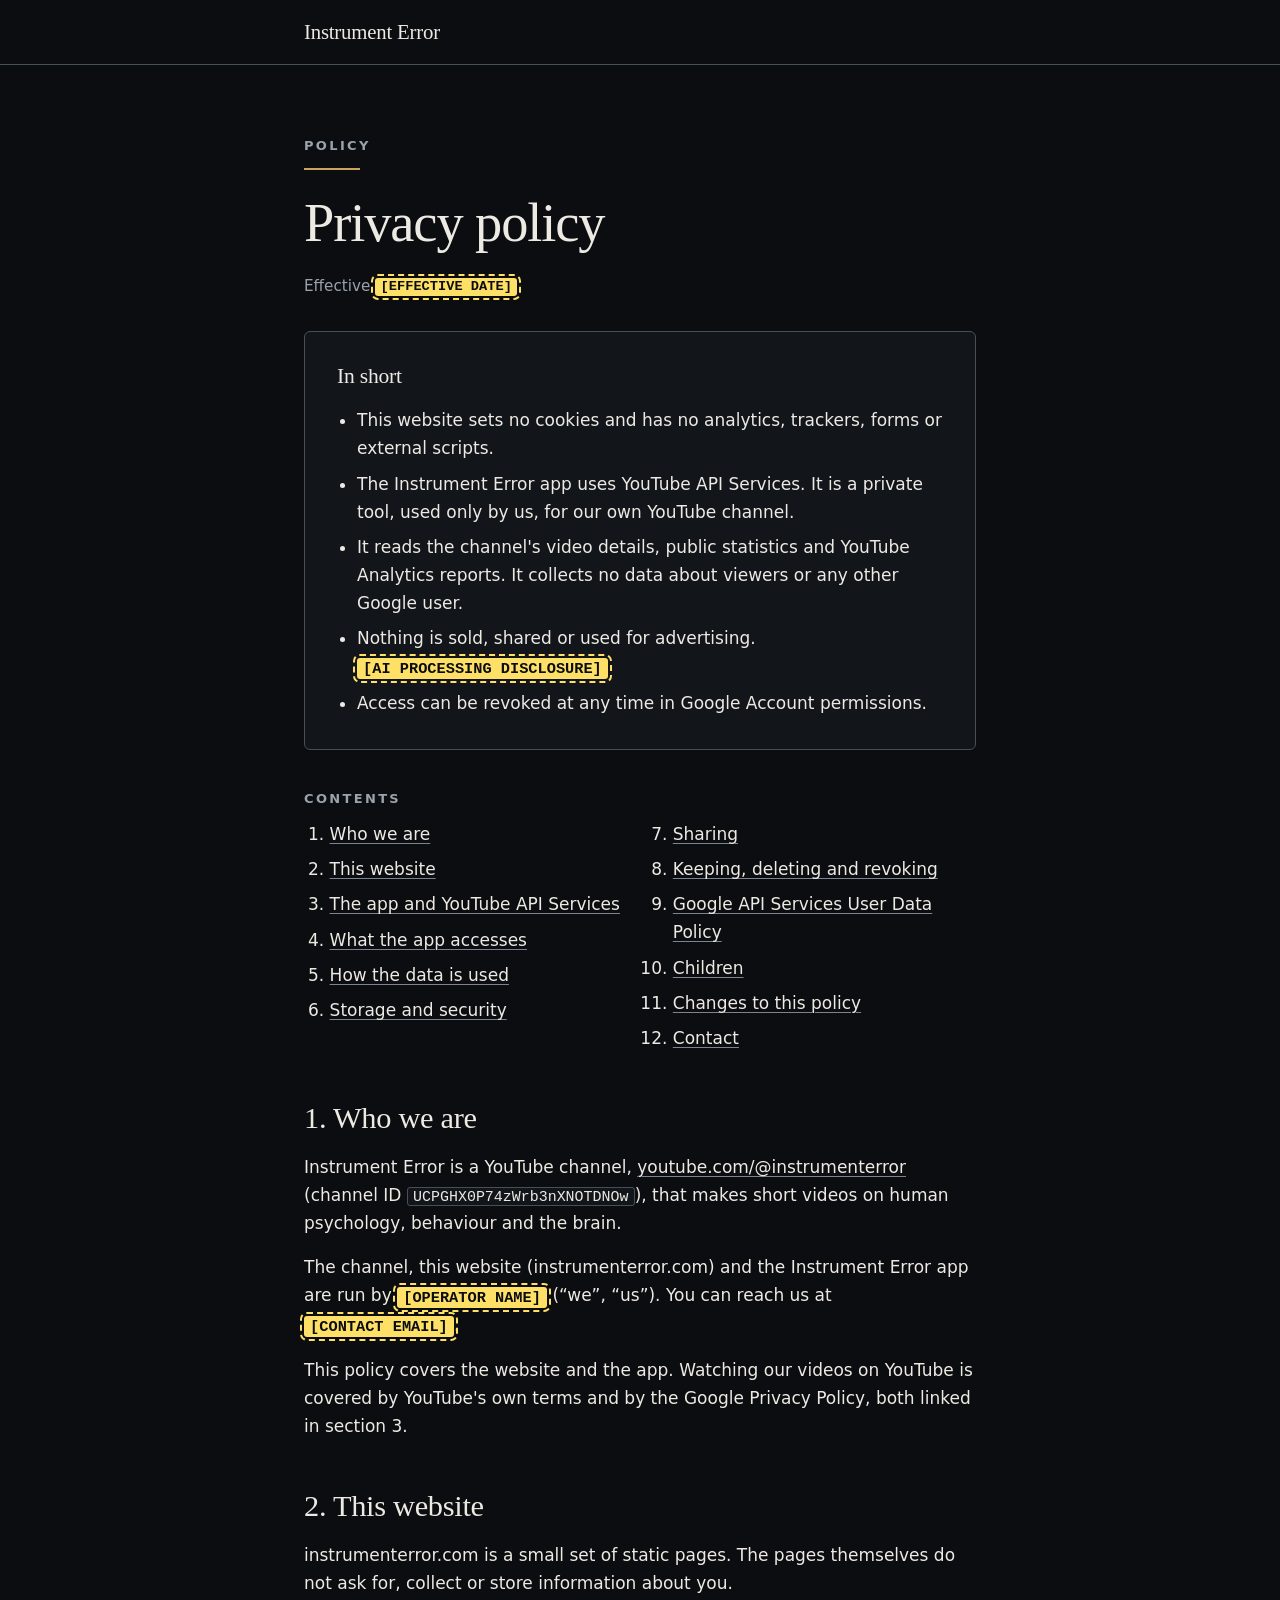
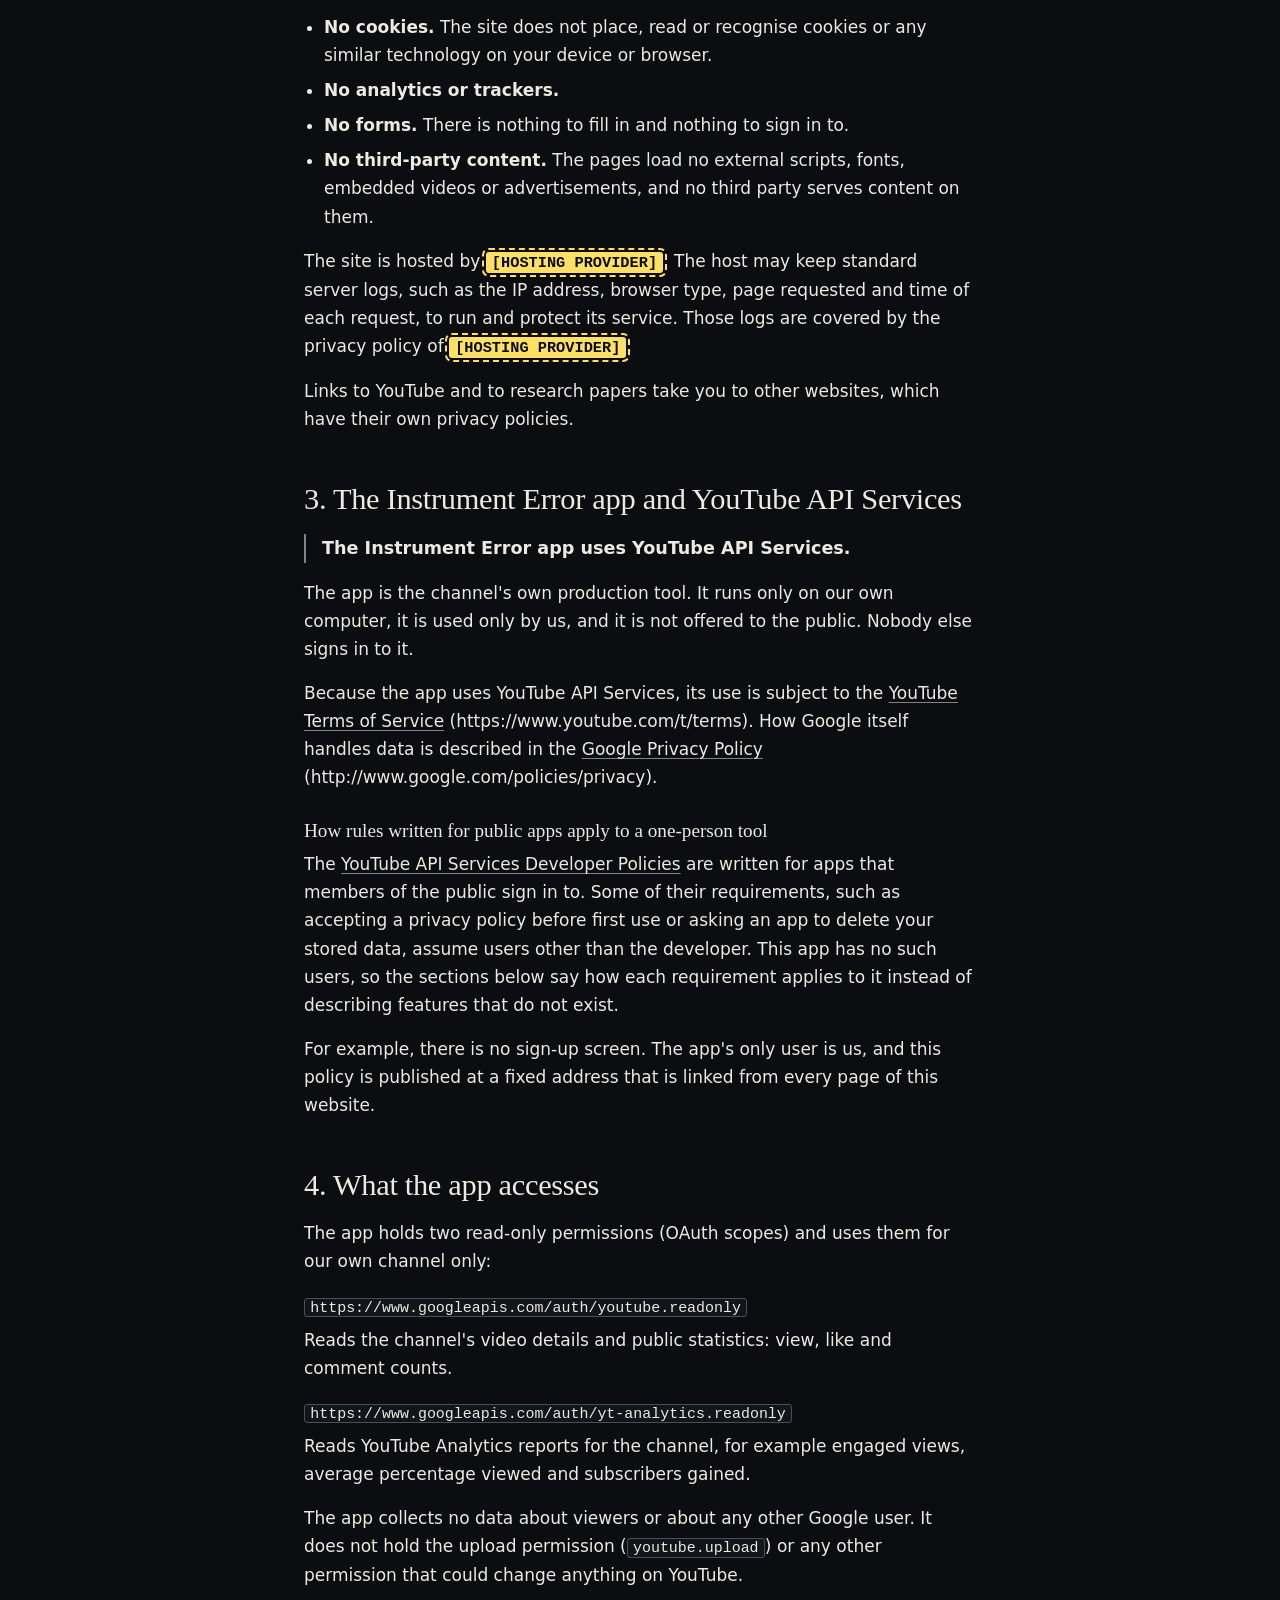
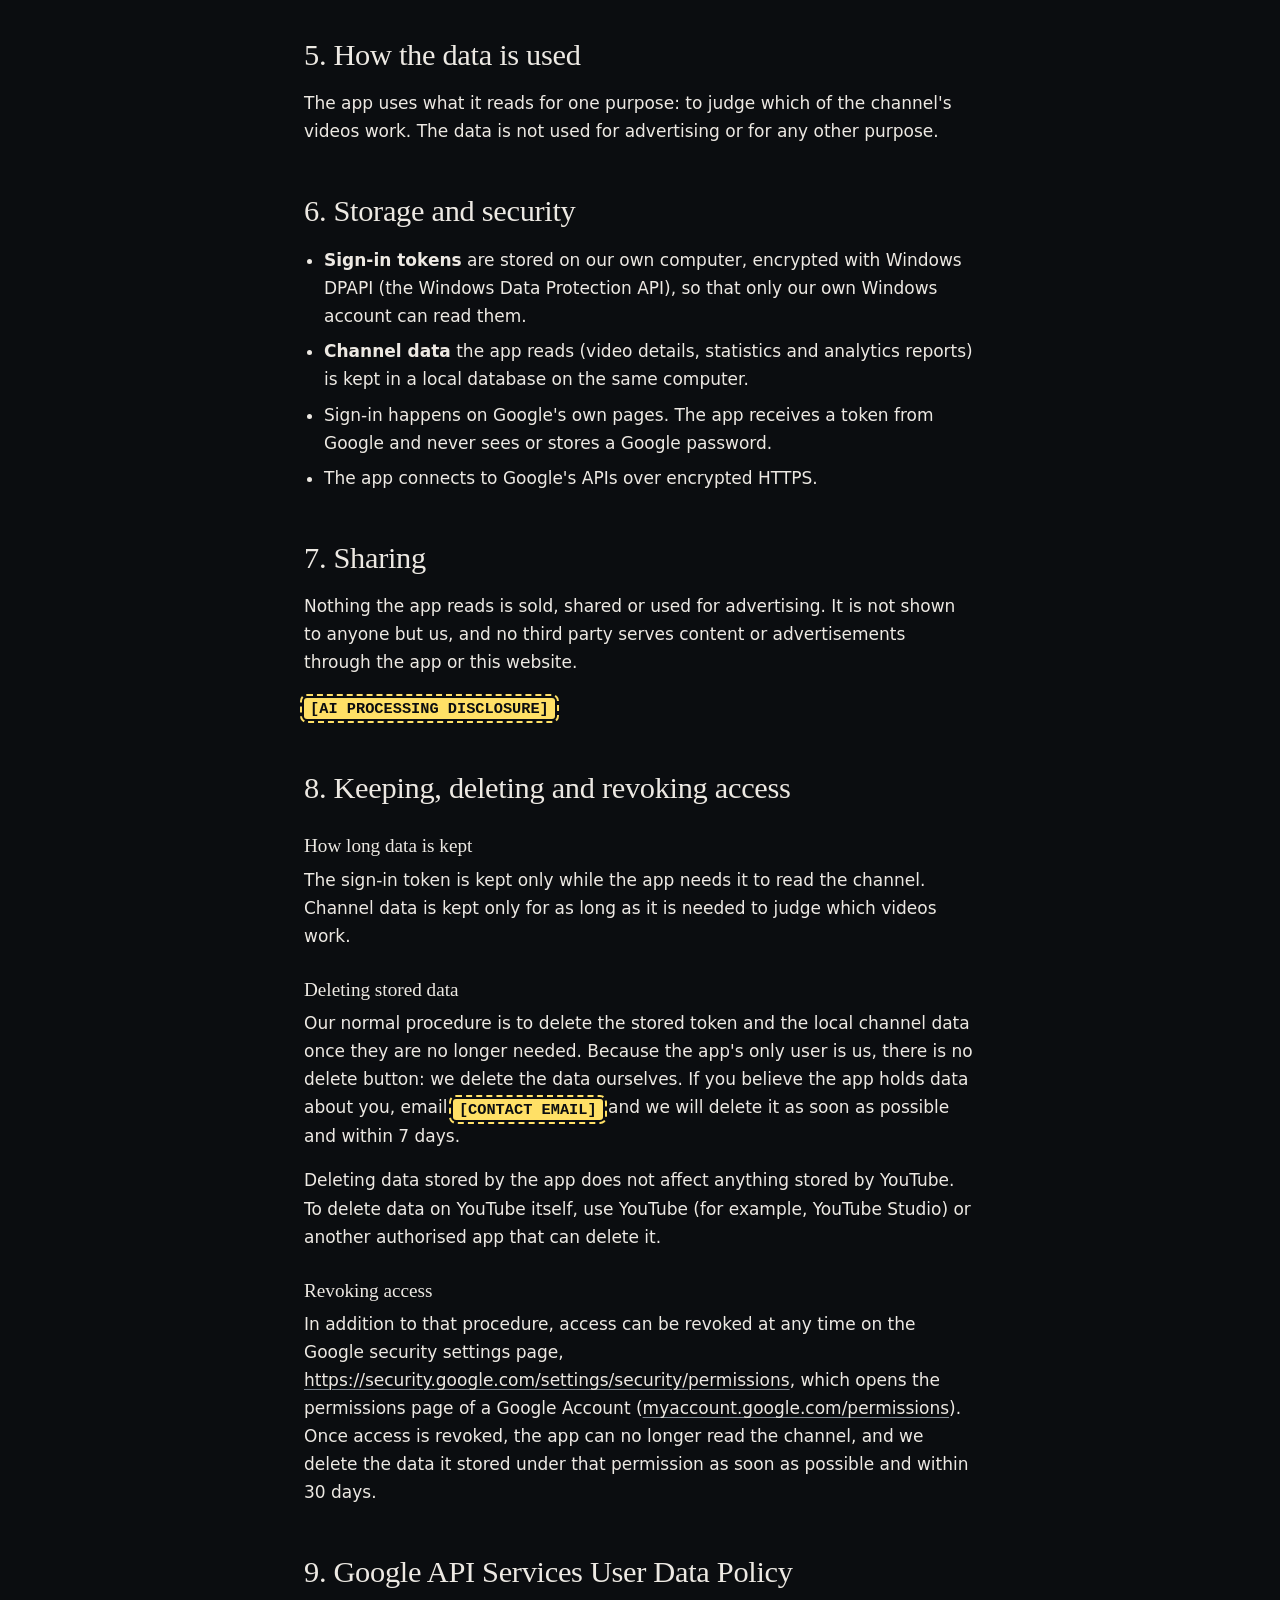
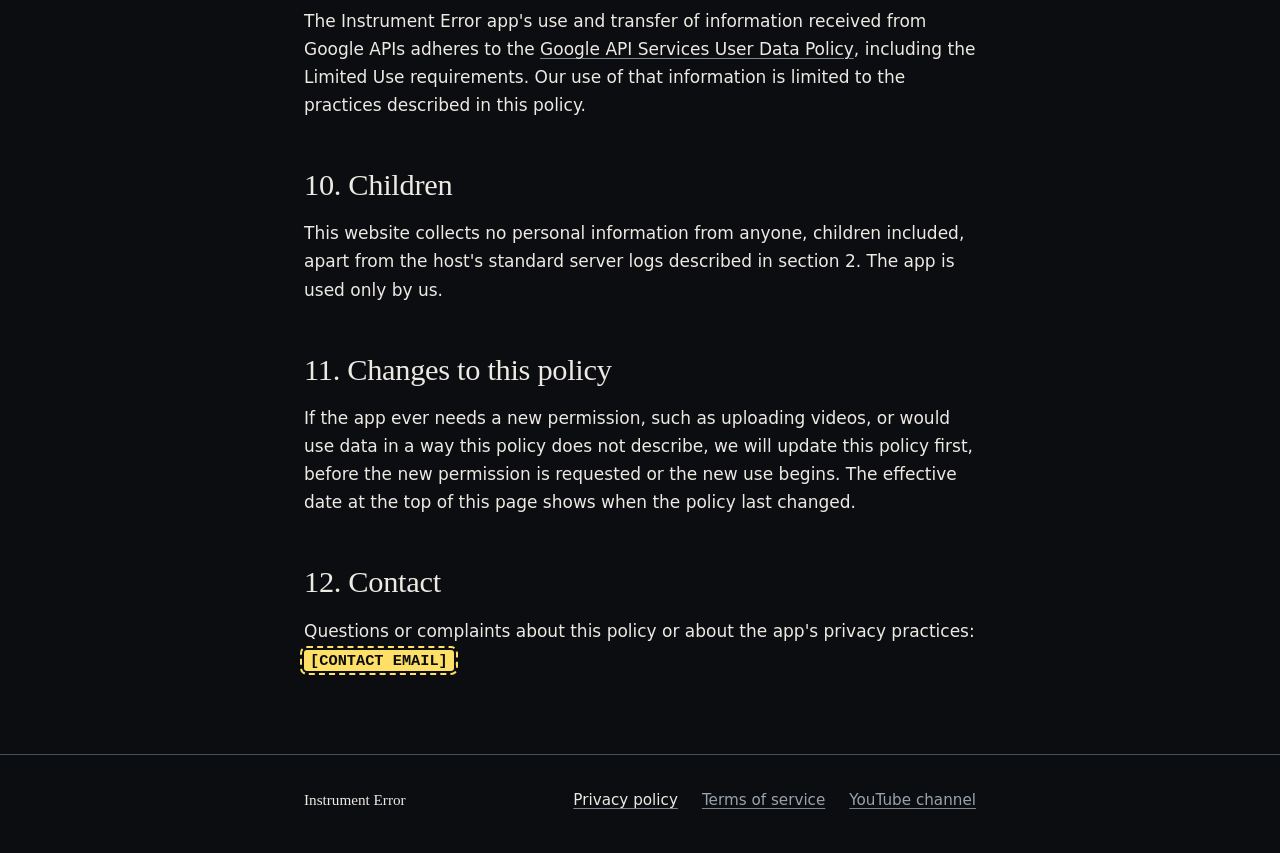
==== privacy/index.html @ 8b903074 "Add the Instrument Error static site: home, privacy policy and terms Static pages for instrumenterro" ====
<!doctype html>
<html lang="en">
<head>
<meta charset="utf-8">
<meta name="viewport" content="width=device-width, initial-scale=1">
<title>Privacy policy · Instrument Error</title>
<meta name="description" content="How the Instrument Error website and the Instrument Error app handle data, including the app's use of YouTube API Services.">
<meta name="color-scheme" content="dark">
<meta name="theme-color" content="#0B0D10">
<link rel="icon" type="image/svg+xml" href="data:image/svg+xml,%3Csvg xmlns='http://www.w3.org/2000/svg' viewBox='0 0 32 32'%3E%3Crect width='32' height='32' rx='7' fill='%230B0D10'/%3E%3Cpath d='M7 21a9 9 0 0 1 18 0' fill='none' stroke='%23EDE9E3' stroke-width='2.4' stroke-linecap='round'/%3E%3Cpath d='M16 21l5-6.2' stroke='%23C9A45C' stroke-width='2.4' stroke-linecap='round'/%3E%3Ccircle cx='16' cy='21' r='2' fill='%23C9A45C'/%3E%3C/svg%3E">
<link rel="stylesheet" href="../styles.css">
</head>
<body>
<a class="skip" href="#main">Skip to content</a>

<header class="site-header">
  <div class="wrap">
    <a class="wordmark" href="../">Instrument Error</a>
  </div>
</header>

<main id="main">
  <article class="wrap doc">

    <p class="label">Policy</p>
    <span class="rule" aria-hidden="true"></span>
    <h1>Privacy policy</h1>
    <p class="meta">Effective <mark class="ph">[EFFECTIVE DATE]</mark></p>

    <aside class="panel summary" aria-labelledby="summary-title">
      <h2 id="summary-title">In short</h2>
      <ul>
        <li>This website sets no cookies and has no analytics, trackers, forms or external scripts.</li>
        <li>The Instrument Error app uses YouTube API Services. It is a private tool, used only by us, for our own YouTube channel.</li>
        <li>It reads the channel's video details, public statistics and YouTube Analytics reports. It collects no data about viewers or any other Google user.</li>
        <li>Nothing is sold, shared or used for advertising. <mark class="ph">[AI PROCESSING DISCLOSURE]</mark></li>
        <li>Access can be revoked at any time in Google Account permissions.</li>
      </ul>
    </aside>

    <nav class="toc" aria-labelledby="toc-title">
      <h2 id="toc-title">Contents</h2>
      <ol>
        <li><a href="#who">Who we are</a></li>
        <li><a href="#website">This website</a></li>
        <li><a href="#app">The app and YouTube API Services</a></li>
        <li><a href="#access">What the app accesses</a></li>
        <li><a href="#use">How the data is used</a></li>
        <li><a href="#storage">Storage and security</a></li>
        <li><a href="#sharing">Sharing</a></li>
        <li><a href="#retention">Keeping, deleting and revoking</a></li>
        <li><a href="#limited-use">Google API Services User Data Policy</a></li>
        <li><a href="#children">Children</a></li>
        <li><a href="#changes">Changes to this policy</a></li>
        <li><a href="#contact">Contact</a></li>
      </ol>
    </nav>

    <h2 id="who">1. Who we are</h2>
    <p>Instrument Error is a YouTube channel, <a href="https://www.youtube.com/@instrumenterror">youtube.com/@instrumenterror</a> (channel ID <code>UCPGHX0P74zWrb3nXNOTDNOw</code>), that makes short videos on human psychology, behaviour and the brain.</p>
    <p>The channel, this website (instrumenterror.com) and the Instrument Error app are run by <mark class="ph">[OPERATOR NAME]</mark> (“we”, “us”). You can reach us at <mark class="ph">[CONTACT EMAIL]</mark>.</p>
    <p>This policy covers the website and the app. Watching our videos on YouTube is covered by YouTube's own terms and by the Google Privacy Policy, both linked in section 3.</p>

    <h2 id="website">2. This website</h2>
    <p>instrumenterror.com is a small set of static pages. The pages themselves do not ask for, collect or store information about you.</p>
    <ul>
      <li><strong>No cookies.</strong> The site does not place, read or recognise cookies or any similar technology on your device or browser.</li>
      <li><strong>No analytics or trackers.</strong></li>
      <li><strong>No forms.</strong> There is nothing to fill in and nothing to sign in to.</li>
      <li><strong>No third-party content.</strong> The pages load no external scripts, fonts, embedded videos or advertisements, and no third party serves content on them.</li>
    </ul>
    <p>The site is hosted by <mark class="ph">[HOSTING PROVIDER]</mark>. The host may keep standard server logs, such as the IP address, browser type, page requested and time of each request, to run and protect its service. Those logs are covered by the privacy policy of <mark class="ph">[HOSTING PROVIDER]</mark>.</p>
    <p>Links to YouTube and to research papers take you to other websites, which have their own privacy policies.</p>

    <h2 id="app">3. The Instrument Error app and YouTube API Services</h2>
    <p class="callout"><strong>The Instrument Error app uses YouTube API Services.</strong></p>
    <p>The app is the channel's own production tool. It runs only on our own computer, it is used only by us, and it is not offered to the public. Nobody else signs in to it.</p>
    <p>Because the app uses YouTube API Services, its use is subject to the <a href="https://www.youtube.com/t/terms">YouTube Terms of Service</a> (https://www.youtube.com/t/terms). How Google itself handles data is described in the <a href="http://www.google.com/policies/privacy">Google Privacy Policy</a> (http://www.google.com/policies/privacy).</p>
    <h3>How rules written for public apps apply to a one-person tool</h3>
    <p>The <a href="https://developers.google.com/youtube/terms/developer-policies">YouTube API Services Developer Policies</a> are written for apps that members of the public sign in to. Some of their requirements, such as accepting a privacy policy before first use or asking an app to delete your stored data, assume users other than the developer. This app has no such users, so the sections below say how each requirement applies to it instead of describing features that do not exist.</p>
    <p>For example, there is no sign-up screen. The app's only user is us, and this policy is published at a fixed address that is linked from every page of this website.</p>

    <h2 id="access">4. What the app accesses</h2>
    <p>The app holds two read-only permissions (OAuth scopes) and uses them for our own channel only:</p>
    <dl class="scopes">
      <dt><code>https://www.googleapis.com/auth/youtube.readonly</code></dt>
      <dd>Reads the channel's video details and public statistics: view, like and comment counts.</dd>
      <dt><code>https://www.googleapis.com/auth/yt-analytics.readonly</code></dt>
      <dd>Reads YouTube Analytics reports for the channel, for example engaged views, average percentage viewed and subscribers gained.</dd>
    </dl>
    <p>The app collects no data about viewers or about any other Google user. It does not hold the upload permission (<code>youtube.upload</code>) or any other permission that could change anything on YouTube.</p>

    <h2 id="use">5. How the data is used</h2>
    <p>The app uses what it reads for one purpose: to judge which of the channel's videos work. The data is not used for advertising or for any other purpose.</p>

    <h2 id="storage">6. Storage and security</h2>
    <ul>
      <li><strong>Sign-in tokens</strong> are stored on our own computer, encrypted with Windows DPAPI (the Windows Data Protection API), so that only our own Windows account can read them.</li>
      <li><strong>Channel data</strong> the app reads (video details, statistics and analytics reports) is kept in a local database on the same computer.</li>
      <li>Sign-in happens on Google's own pages. The app receives a token from Google and never sees or stores a Google password.</li>
      <li>The app connects to Google's APIs over encrypted HTTPS.</li>
    </ul>

    <h2 id="sharing">7. Sharing</h2>
    <p>Nothing the app reads is sold, shared or used for advertising. It is not shown to anyone but us, and no third party serves content or advertisements through the app or this website.</p>
    <p><mark class="ph">[AI PROCESSING DISCLOSURE]</mark></p>

    <h2 id="retention">8. Keeping, deleting and revoking access</h2>
    <h3>How long data is kept</h3>
    <p>The sign-in token is kept only while the app needs it to read the channel. Channel data is kept only for as long as it is needed to judge which videos work.</p>
    <h3>Deleting stored data</h3>
    <p>Our normal procedure is to delete the stored token and the local channel data once they are no longer needed. Because the app's only user is us, there is no delete button: we delete the data ourselves. If you believe the app holds data about you, email <mark class="ph">[CONTACT EMAIL]</mark> and we will delete it as soon as possible and within 7 days.</p>
    <p>Deleting data stored by the app does not affect anything stored by YouTube. To delete data on YouTube itself, use YouTube (for example, YouTube Studio) or another authorised app that can delete it.</p>
    <h3>Revoking access</h3>
    <p>In addition to that procedure, access can be revoked at any time on the Google security settings page, <a href="https://security.google.com/settings/security/permissions">https://security.google.com/settings/security/permissions</a>, which opens the permissions page of a Google Account (<a href="https://myaccount.google.com/permissions">myaccount.google.com/permissions</a>). Once access is revoked, the app can no longer read the channel, and we delete the data it stored under that permission as soon as possible and within 30 days.</p>

    <h2 id="limited-use">9. Google API Services User Data Policy</h2>
    <p>The Instrument Error app's use and transfer of information received from Google APIs adheres to the <a href="https://developers.google.com/terms/api-services-user-data-policy">Google API Services User Data Policy</a>, including the Limited Use requirements. Our use of that information is limited to the practices described in this policy.</p>

    <h2 id="children">10. Children</h2>
    <p>This website collects no personal information from anyone, children included, apart from the host's standard server logs described in section 2. The app is used only by us.</p>

    <h2 id="changes">11. Changes to this policy</h2>
    <p>If the app ever needs a new permission, such as uploading videos, or would use data in a way this policy does not describe, we will update this policy first, before the new permission is requested or the new use begins. The effective date at the top of this page shows when the policy last changed.</p>

    <h2 id="contact">12. Contact</h2>
    <p>Questions or complaints about this policy or about the app's privacy practices: <mark class="ph">[CONTACT EMAIL]</mark>.</p>

  </article>
</main>

<footer class="site-footer">
  <div class="wrap">
    <p class="footer-brand">Instrument Error</p>
    <nav aria-label="Site">
      <ul class="footer-links">
        <li><a href="../privacy" aria-current="page">Privacy policy</a></li>
        <li><a href="../terms">Terms of service</a></li>
        <li><a href="https://www.youtube.com/@instrumenterror">YouTube channel</a></li>
      </ul>
    </nav>
  </div>
</footer>
</body>
</html>
---- styles.css ----
/* Instrument Error: shared site styles.
   Palette and type roles follow the channel's brand guide v1: near-black ground, off-white
   text, secondary grey, one amber accent; Georgia for headings, the system UI sans-serif
   stack for body text. No web fonts, no frameworks, no external requests. */

:root {
  --bg: #0B0D10;        /* Background */
  --panel: #12161B;     /* Node fill: panels, code */
  --line: #465059;      /* Node outline: hairlines, borders */
  --edge: #7C858F;      /* Edge: link underlines, callout rule */
  --text: #EDE9E3;      /* Text */
  --muted: #9AA3AD;     /* Secondary: labels, meta, footer */
  --accent: #C9A45C;    /* Archive amber: used sparingly */

  /* Owner decisions still open. Deliberately outside the brand palette so that a page
     with an unreplaced placeholder cannot be mistaken for a finished one. */
  --ph-bg: #FFE066;
  --ph-text: #0B0D10;

  --serif: Georgia, Cambria, "Times New Roman", Times, serif;
  --sans: system-ui, -apple-system, BlinkMacSystemFont, "Segoe UI", Roboto, "Helvetica Neue", Arial, "Noto Sans", sans-serif;
  --mono: ui-monospace, "Cascadia Mono", Consolas, Menlo, "Liberation Mono", monospace;

  color-scheme: dark;
}

*,
*::before,
*::after {
  box-sizing: border-box;
}

html {
  background-color: var(--bg);
  color: var(--text);
  -webkit-text-size-adjust: 100%;
  text-size-adjust: 100%;
}

body {
  margin: 0;
  min-height: 100vh;
  display: flex;
  flex-direction: column;
  background-color: var(--bg);
  color: var(--text);
  font-family: var(--sans);
  font-size: 1.0625rem;
  line-height: 1.65;
  overflow-wrap: break-word;
}

main {
  flex: 1 0 auto;
}

.wrap {
  width: 100%;
  max-width: 46rem;
  margin-inline: auto;
  padding-inline: clamp(1rem, 5vw, 2rem);
}

/* Skip link */

.skip {
  position: absolute;
  top: -10rem;
  left: 1rem;
  z-index: 10;
  padding: 0.5rem 0.9rem;
  border-radius: 4px;
  background: var(--text);
  color: var(--bg);
  font-weight: 600;
  text-decoration: none;
}

.skip:focus {
  top: 1rem;
}

/* Header */

.site-header {
  border-bottom: 1px solid var(--line);
}

.site-header .wrap {
  display: flex;
  align-items: center;
  min-height: 4rem;
}

.wordmark {
  font-family: var(--serif);
  font-size: 1.3rem;
  letter-spacing: -0.01em;
  color: var(--text);
  text-decoration: none;
}

a.wordmark:hover {
  text-decoration: underline;
  text-decoration-color: var(--accent);
}

/* Type */

h1,
h2,
h3 {
  font-family: var(--serif);
  font-weight: 400;
  color: var(--text);
  text-wrap: balance;
}

h1 {
  margin: 0 0 1.25rem;
  font-size: clamp(2.1rem, 6.2vw, 3.4rem);
  line-height: 1.1;
  letter-spacing: -0.02em;
}

h2 {
  margin: 0 0 1rem;
  font-size: clamp(1.5rem, 3.6vw, 1.9rem);
  line-height: 1.2;
  letter-spacing: -0.01em;
}

h3 {
  margin: 0 0 0.4rem;
  font-size: 1.2rem;
  line-height: 1.3;
}

p,
ul,
ol,
dl {
  margin: 0 0 1rem;
}

ul,
ol {
  padding-left: 1.25rem;
}

li + li {
  margin-top: 0.45rem;
}

strong {
  font-weight: 600;
}

.label {
  margin: 0;
  font-family: var(--sans);
  font-size: 0.8125rem;
  font-weight: 600;
  line-height: 1.4;
  letter-spacing: 0.18em;
  text-transform: uppercase;
  color: var(--muted);
}

/* The one amber rule under a page's label, as on the channel's cards. */
.rule {
  display: block;
  width: 3.5rem;
  height: 2px;
  margin: 0.8rem 0 1.5rem;
  background: var(--accent);
}

.lede {
  max-width: 38rem;
  font-size: clamp(1.15rem, 2.4vw, 1.3rem);
  line-height: 1.55;
}

.meta {
  color: var(--muted);
  font-size: 0.95rem;
}

/* Links */

a {
  color: var(--text);
  text-decoration-line: underline;
  text-decoration-color: var(--edge);
  text-decoration-thickness: 1px;
  text-underline-offset: 0.2em;
}

a:hover {
  text-decoration-color: var(--accent);
}

a:focus-visible {
  outline: 2px solid var(--accent);
  outline-offset: 3px;
  border-radius: 2px;
}

::selection {
  background: var(--accent);
  color: var(--bg);
}

/* Home page */

.hero {
  padding-block: clamp(3rem, 10vw, 6rem) clamp(2.5rem, 7vw, 4rem);
}

.cta {
  display: inline-block;
  margin-top: 0.5rem;
  padding: 0.75rem 1.2rem;
  border: 1px solid var(--edge);
  border-radius: 4px;
  font-weight: 600;
  text-decoration: none;
}

.cta:hover {
  border-color: var(--accent);
}

.section {
  border-top: 1px solid var(--line);
  padding-block: clamp(2.5rem, 7vw, 4rem);
}

.points {
  display: grid;
  grid-template-columns: repeat(auto-fit, minmax(min(100%, 17rem), 1fr));
  gap: 1.75rem 2.5rem;
  margin: 1.75rem 0 2rem;
  padding: 0;
  list-style: none;
}

.points li,
.points p {
  margin: 0;
}

.credit {
  margin: 0;
  font-family: var(--serif);
  font-style: italic;
  color: var(--muted);
}

.panel {
  padding: clamp(1.25rem, 4vw, 2rem);
  border: 1px solid var(--line);
  border-radius: 6px;
  background: var(--panel);
}

.panel > :last-child {
  margin-bottom: 0;
}

/* Policy pages */

.doc {
  padding-block: clamp(2.5rem, 8vw, 4.5rem) 1rem;
}

.doc h2 {
  margin-top: 3rem;
  scroll-margin-top: 1.5rem;
}

.doc h3 {
  margin-top: 1.75rem;
}

.doc .summary {
  margin: 2rem 0;
}

.doc .summary h2 {
  margin-top: 0;
  font-size: 1.35rem;
}

.doc .toc {
  margin: 2.5rem 0 1rem;
}

.doc .toc h2 {
  margin: 0 0 0.75rem;
  font-family: var(--sans);
  font-size: 0.8125rem;
  font-weight: 600;
  line-height: 1.4;
  letter-spacing: 0.18em;
  text-transform: uppercase;
  color: var(--muted);
}

.toc ol {
  columns: 2 15rem;
  column-gap: 2.5rem;
  padding-left: 1.6rem;
}

.toc li {
  break-inside: avoid;
}

.callout {
  padding-left: 1rem;
  border-left: 2px solid var(--edge);
  font-size: 1.1rem;
}

.scopes dt {
  margin-top: 1rem;
}

.scopes dd {
  margin: 0.35rem 0 0;
}

code {
  padding: 0.05em 0.35em;
  border: 1px solid var(--line);
  border-radius: 3px;
  background: var(--panel);
  font-family: var(--mono);
  font-size: 0.88em;
  overflow-wrap: anywhere;
}

/* Owner decisions: replace the whole <mark class="ph"> element before publishing. */
mark.ph {
  padding: 0.1em 0.4em;
  border-radius: 3px;
  outline: 2px dashed var(--ph-bg);
  outline-offset: 2px;
  background: var(--ph-bg);
  color: var(--ph-text);
  font-family: var(--mono);
  font-size: 0.9em;
  font-weight: 700;
  white-space: nowrap;
}

/* Footer */

.site-footer {
  margin-top: 3rem;
  padding-block: 2rem 2.5rem;
  border-top: 1px solid var(--line);
  color: var(--muted);
  font-size: 0.95rem;
}

.site-footer .wrap {
  display: flex;
  flex-wrap: wrap;
  align-items: baseline;
  justify-content: space-between;
  gap: 0.75rem 2rem;
}

.footer-brand {
  margin: 0;
  font-family: var(--serif);
  color: var(--text);
}

.footer-links {
  display: flex;
  flex-wrap: wrap;
  gap: 0.5rem 1.5rem;
  margin: 0;
  padding: 0;
  list-style: none;
}

.footer-links li {
  margin: 0;
}

.footer-links a {
  color: var(--muted);
}

.footer-links a[aria-current="page"] {
  color: var(--text);
}

@media (prefers-reduced-motion: no-preference) {
  html {
    scroll-behavior: smooth;
  }
}
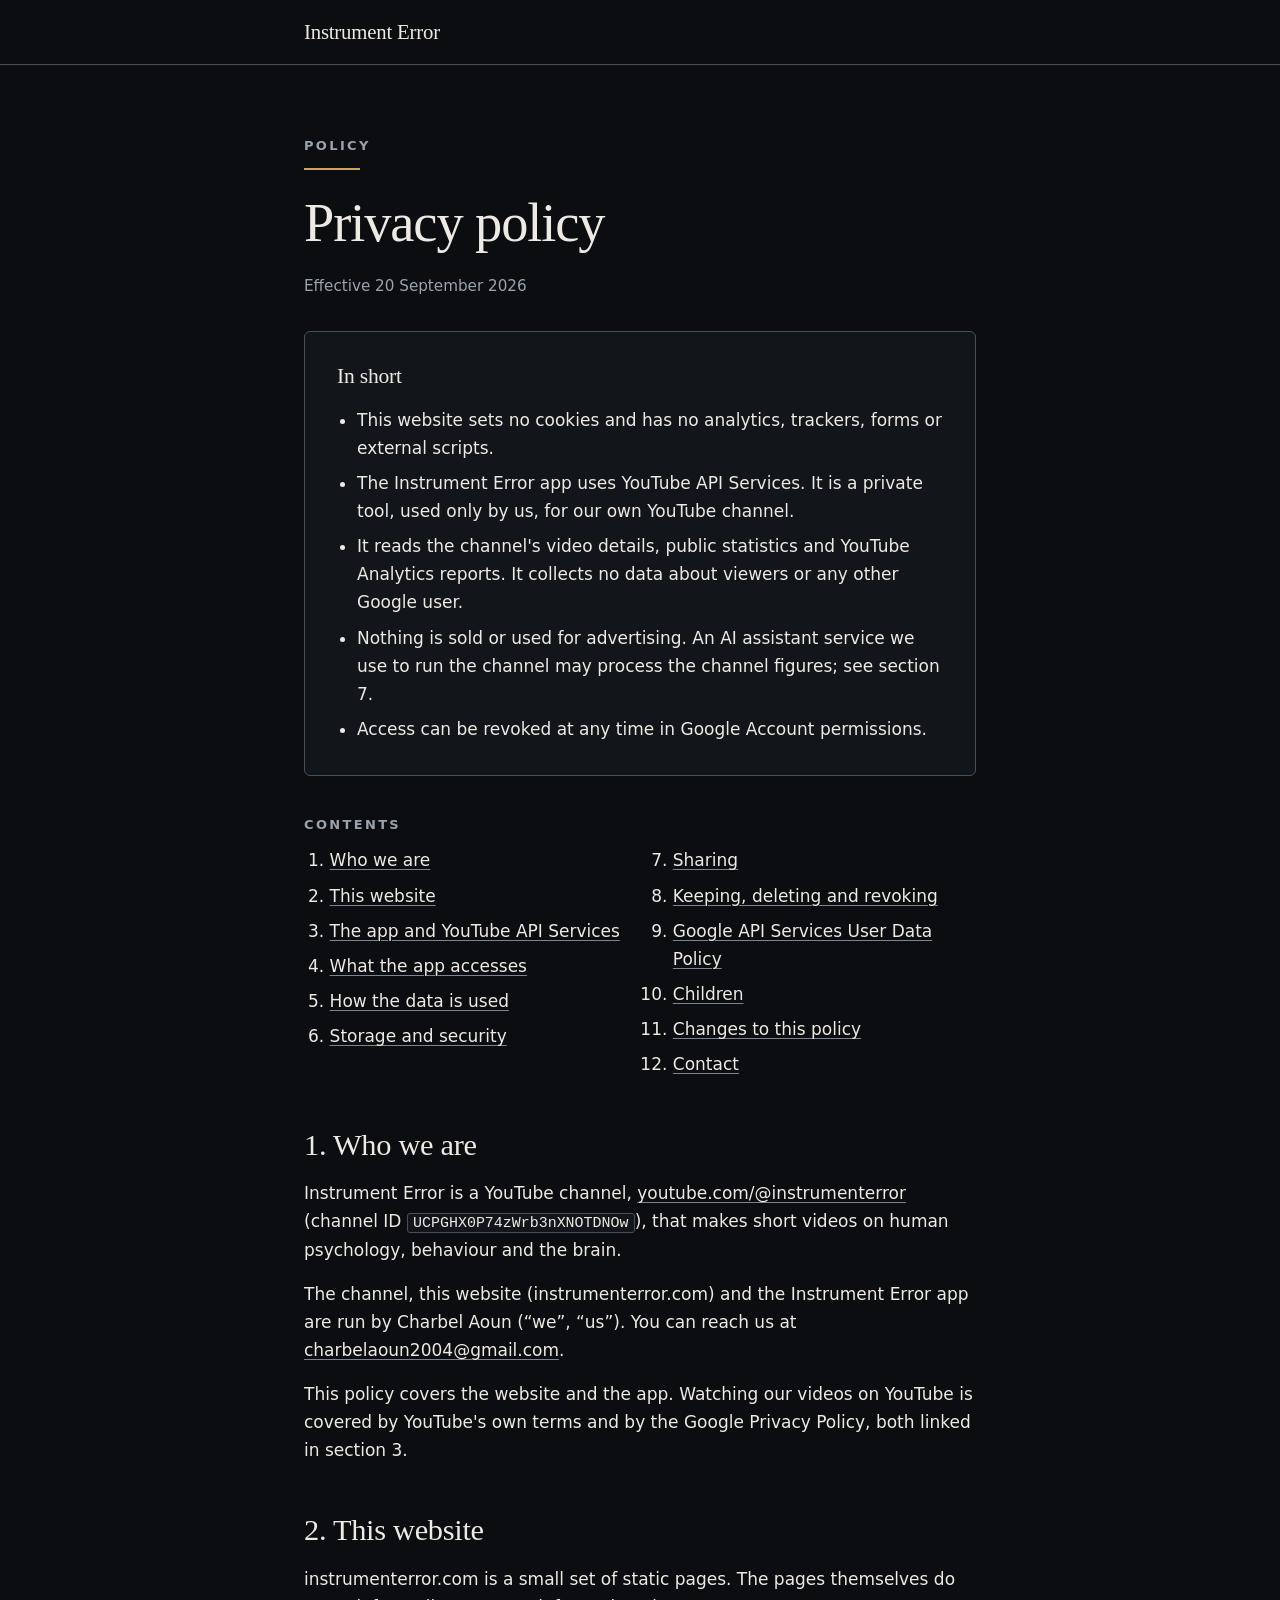
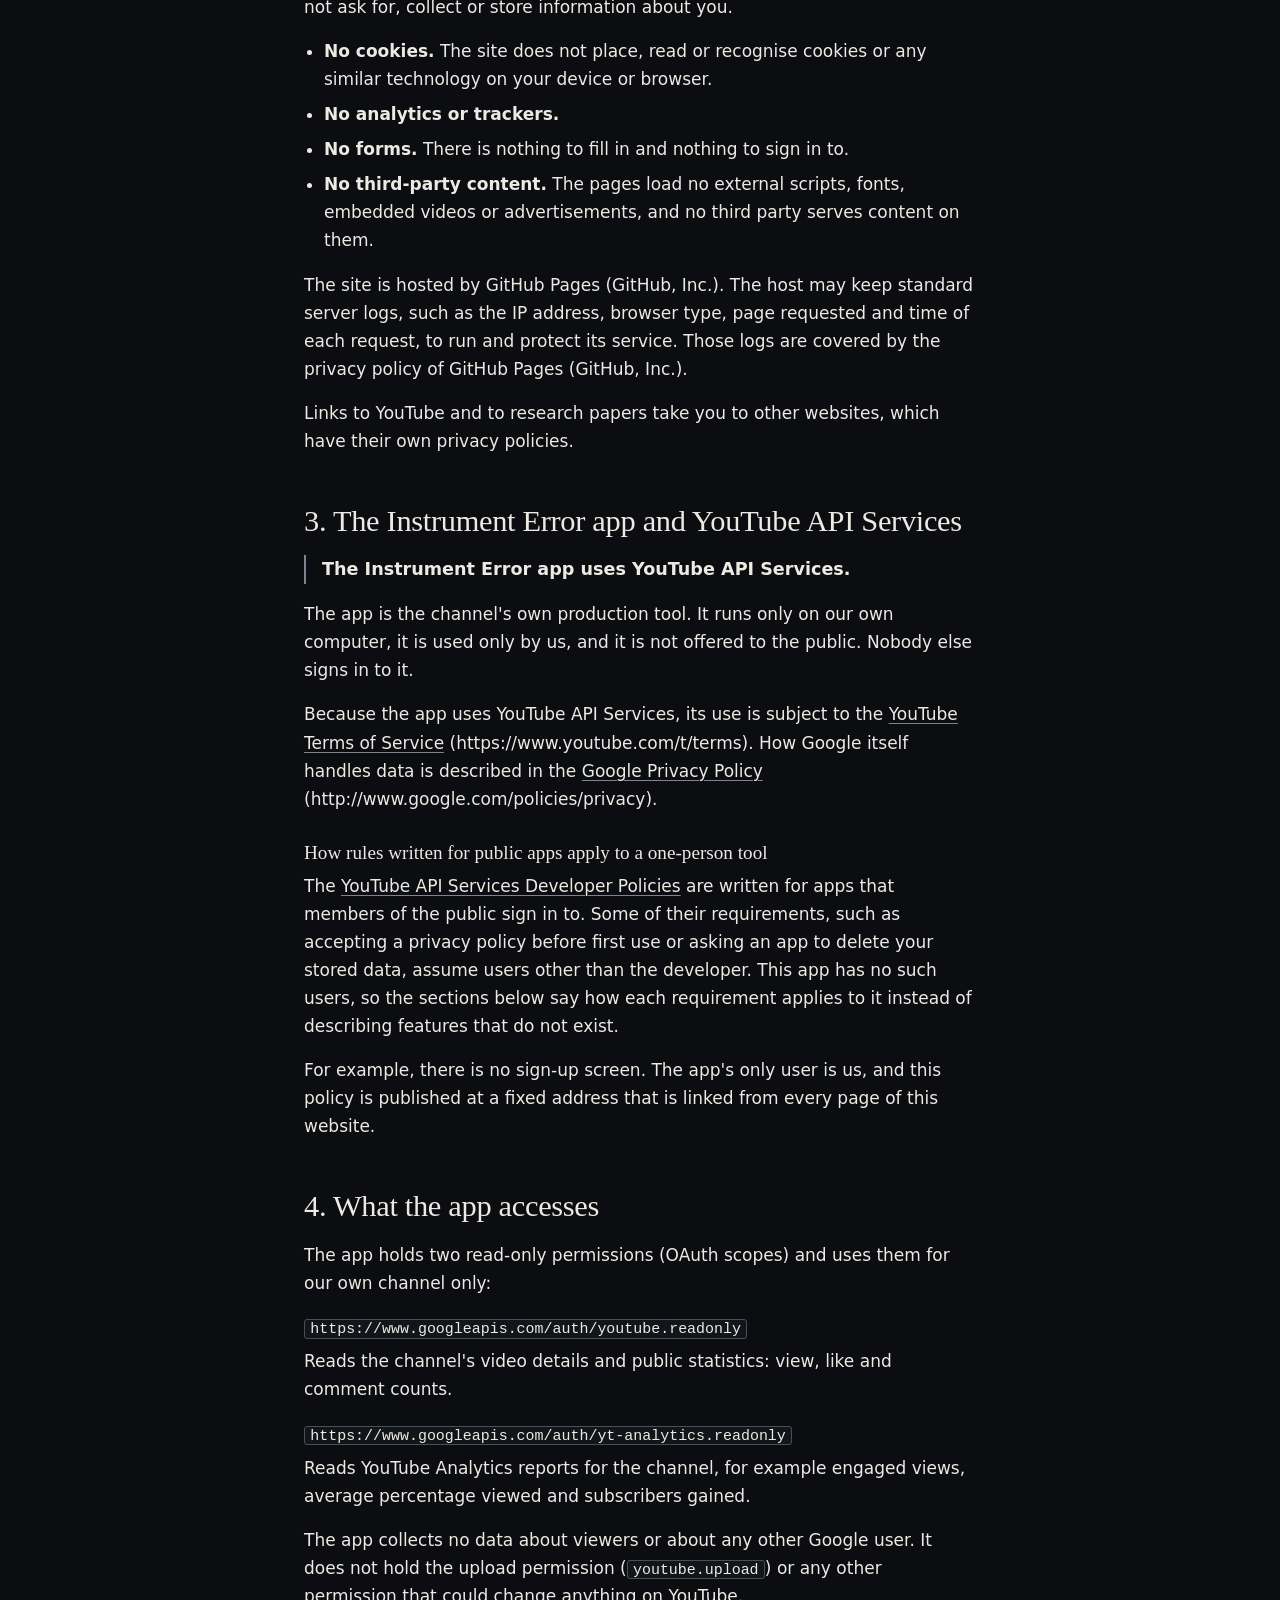
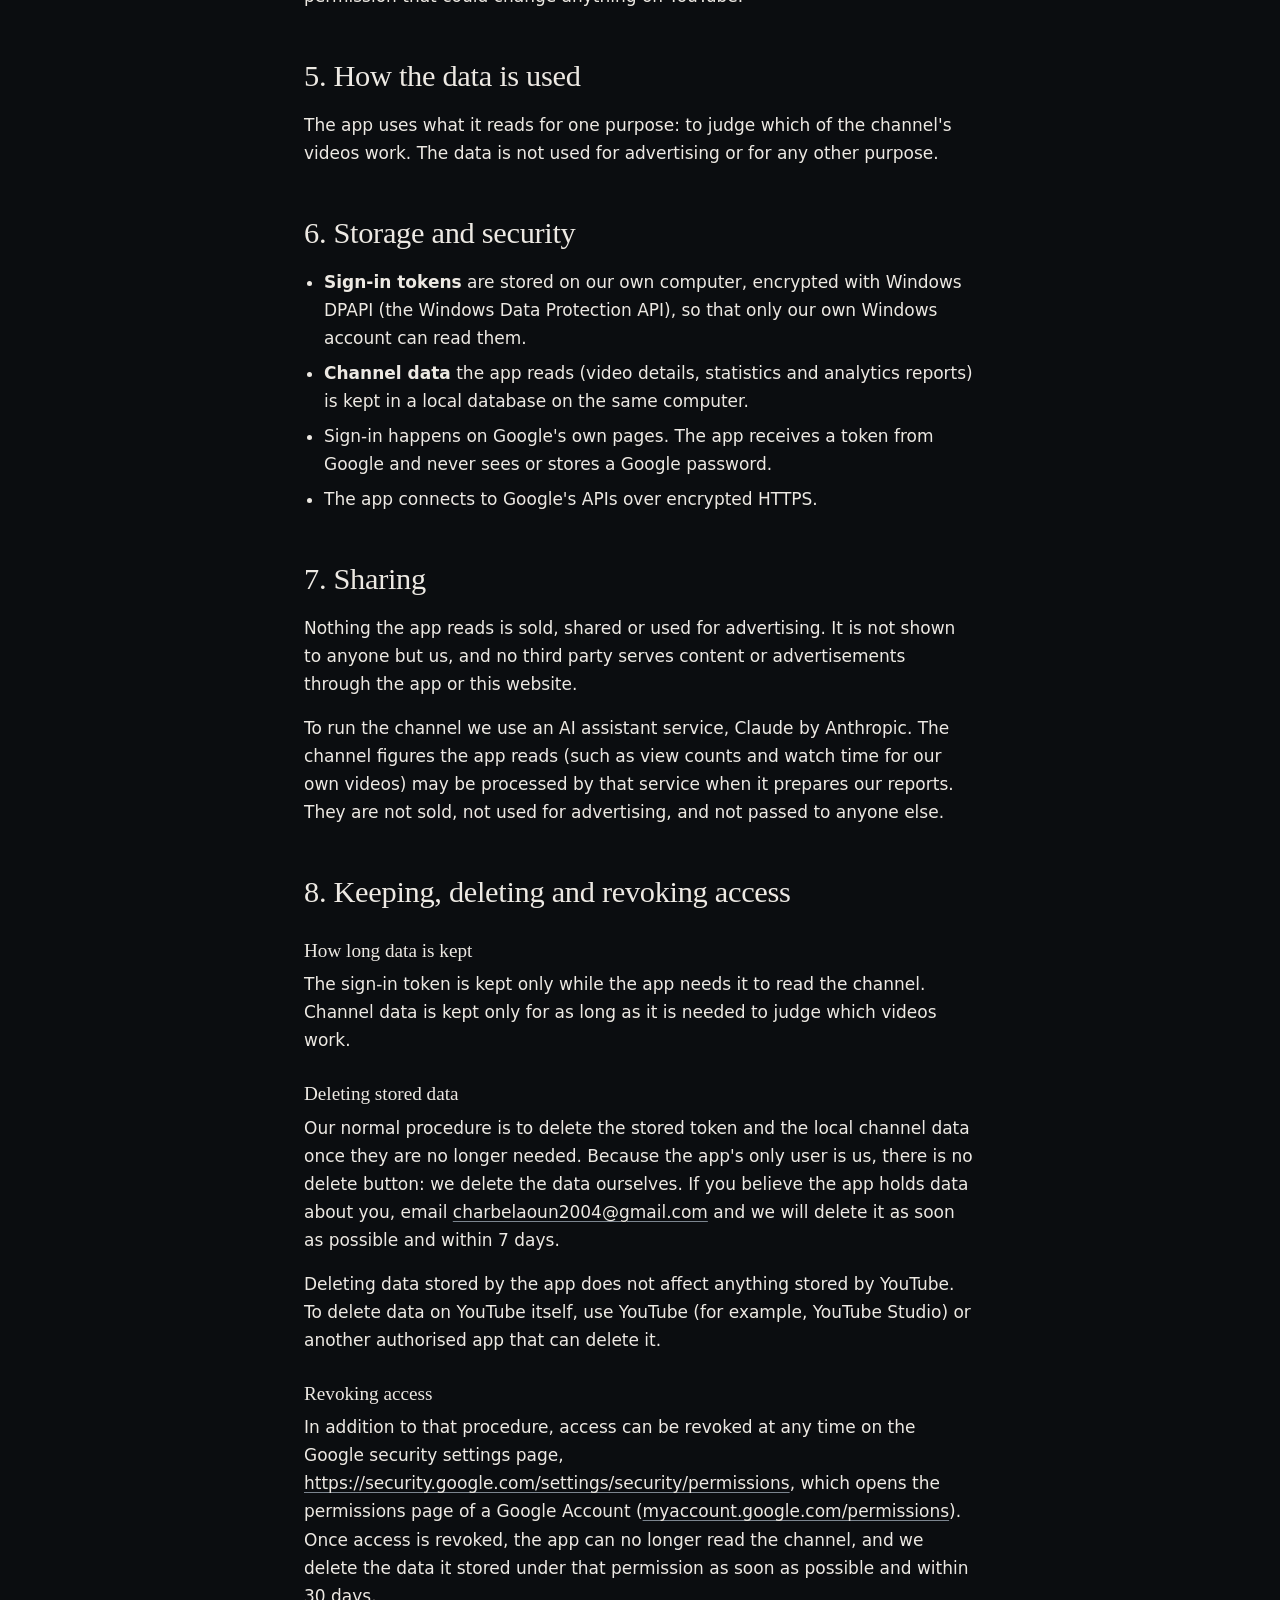
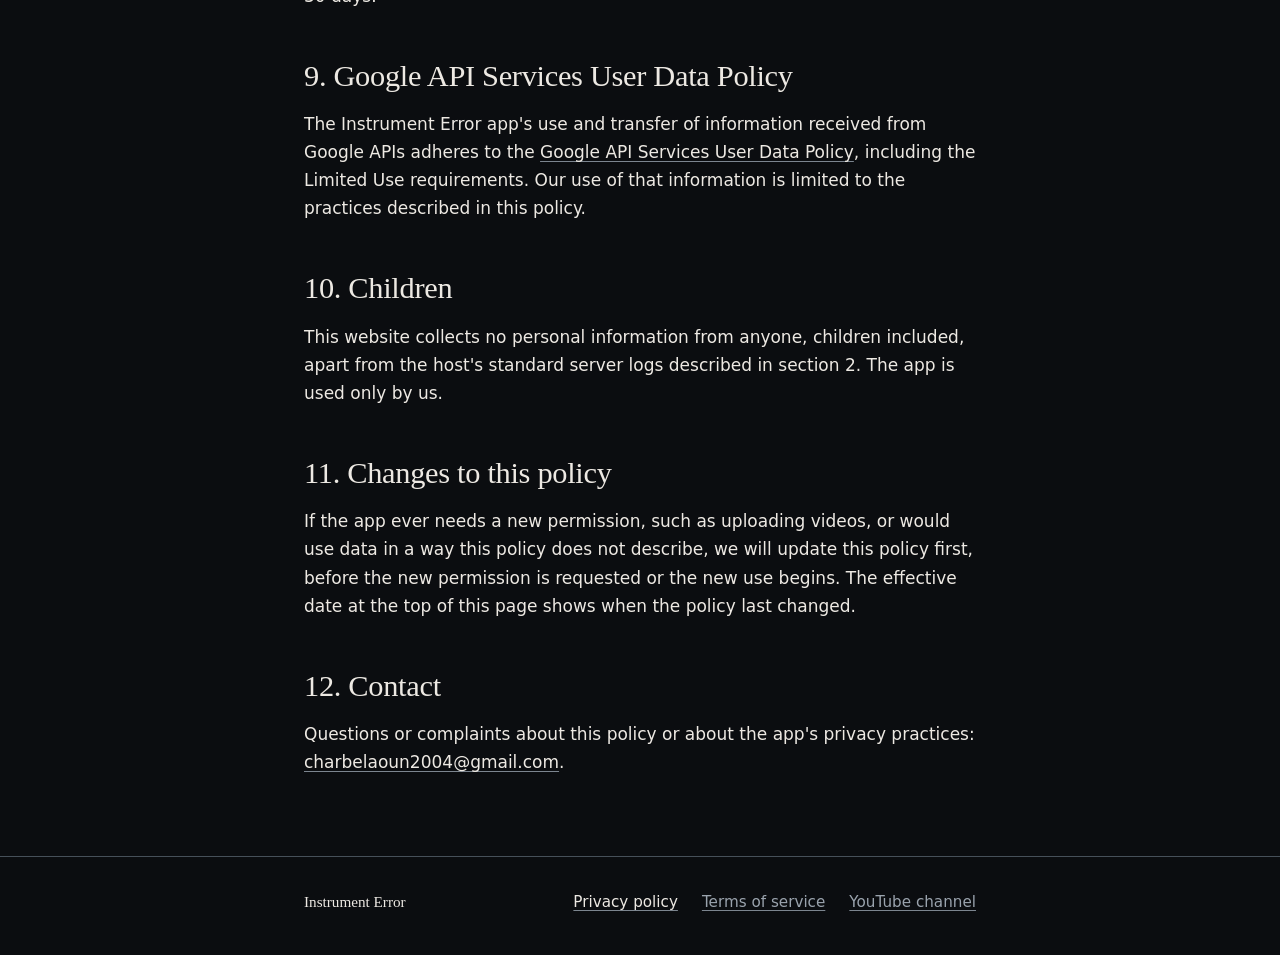
==== commit 6b52ea48: "Fill the owner's decisions: operator, contact, governing law, host, effective date, AI processing di" ====
--- a/privacy/index.html
+++ b/privacy/index.html
@@ -25,7 +25,7 @@
     <p class="label">Policy</p>
     <span class="rule" aria-hidden="true"></span>
     <h1>Privacy policy</h1>
-    <p class="meta">Effective <mark class="ph">[EFFECTIVE DATE]</mark></p>
+    <p class="meta">Effective 20 September 2026</p>
 
     <aside class="panel summary" aria-labelledby="summary-title">
       <h2 id="summary-title">In short</h2>
@@ -33,7 +33,7 @@
         <li>This website sets no cookies and has no analytics, trackers, forms or external scripts.</li>
         <li>The Instrument Error app uses YouTube API Services. It is a private tool, used only by us, for our own YouTube channel.</li>
         <li>It reads the channel's video details, public statistics and YouTube Analytics reports. It collects no data about viewers or any other Google user.</li>
-        <li>Nothing is sold, shared or used for advertising. <mark class="ph">[AI PROCESSING DISCLOSURE]</mark></li>
+        <li>Nothing is sold or used for advertising. An AI assistant service we use to run the channel may process the channel figures; see section 7.</li>
         <li>Access can be revoked at any time in Google Account permissions.</li>
       </ul>
     </aside>
@@ -58,7 +58,7 @@
 
     <h2 id="who">1. Who we are</h2>
     <p>Instrument Error is a YouTube channel, <a href="https://www.youtube.com/@instrumenterror">youtube.com/@instrumenterror</a> (channel ID <code>UCPGHX0P74zWrb3nXNOTDNOw</code>), that makes short videos on human psychology, behaviour and the brain.</p>
-    <p>The channel, this website (instrumenterror.com) and the Instrument Error app are run by <mark class="ph">[OPERATOR NAME]</mark> (“we”, “us”). You can reach us at <mark class="ph">[CONTACT EMAIL]</mark>.</p>
+    <p>The channel, this website (instrumenterror.com) and the Instrument Error app are run by Charbel Aoun (“we”, “us”). You can reach us at <a href="mailto:charbelaoun2004@gmail.com">charbelaoun2004@gmail.com</a>.</p>
     <p>This policy covers the website and the app. Watching our videos on YouTube is covered by YouTube's own terms and by the Google Privacy Policy, both linked in section 3.</p>
 
     <h2 id="website">2. This website</h2>
@@ -69,7 +69,7 @@
       <li><strong>No forms.</strong> There is nothing to fill in and nothing to sign in to.</li>
       <li><strong>No third-party content.</strong> The pages load no external scripts, fonts, embedded videos or advertisements, and no third party serves content on them.</li>
     </ul>
-    <p>The site is hosted by <mark class="ph">[HOSTING PROVIDER]</mark>. The host may keep standard server logs, such as the IP address, browser type, page requested and time of each request, to run and protect its service. Those logs are covered by the privacy policy of <mark class="ph">[HOSTING PROVIDER]</mark>.</p>
+    <p>The site is hosted by GitHub Pages (GitHub, Inc.). The host may keep standard server logs, such as the IP address, browser type, page requested and time of each request, to run and protect its service. Those logs are covered by the privacy policy of GitHub Pages (GitHub, Inc.).</p>
     <p>Links to YouTube and to research papers take you to other websites, which have their own privacy policies.</p>
 
     <h2 id="app">3. The Instrument Error app and YouTube API Services</h2>
@@ -103,13 +103,13 @@
 
     <h2 id="sharing">7. Sharing</h2>
     <p>Nothing the app reads is sold, shared or used for advertising. It is not shown to anyone but us, and no third party serves content or advertisements through the app or this website.</p>
-    <p><mark class="ph">[AI PROCESSING DISCLOSURE]</mark></p>
+    <p>To run the channel we use an AI assistant service, Claude by Anthropic. The channel figures the app reads (such as view counts and watch time for our own videos) may be processed by that service when it prepares our reports. They are not sold, not used for advertising, and not passed to anyone else.</p>
 
     <h2 id="retention">8. Keeping, deleting and revoking access</h2>
     <h3>How long data is kept</h3>
     <p>The sign-in token is kept only while the app needs it to read the channel. Channel data is kept only for as long as it is needed to judge which videos work.</p>
     <h3>Deleting stored data</h3>
-    <p>Our normal procedure is to delete the stored token and the local channel data once they are no longer needed. Because the app's only user is us, there is no delete button: we delete the data ourselves. If you believe the app holds data about you, email <mark class="ph">[CONTACT EMAIL]</mark> and we will delete it as soon as possible and within 7 days.</p>
+    <p>Our normal procedure is to delete the stored token and the local channel data once they are no longer needed. Because the app's only user is us, there is no delete button: we delete the data ourselves. If you believe the app holds data about you, email <a href="mailto:charbelaoun2004@gmail.com">charbelaoun2004@gmail.com</a> and we will delete it as soon as possible and within 7 days.</p>
     <p>Deleting data stored by the app does not affect anything stored by YouTube. To delete data on YouTube itself, use YouTube (for example, YouTube Studio) or another authorised app that can delete it.</p>
     <h3>Revoking access</h3>
     <p>In addition to that procedure, access can be revoked at any time on the Google security settings page, <a href="https://security.google.com/settings/security/permissions">https://security.google.com/settings/security/permissions</a>, which opens the permissions page of a Google Account (<a href="https://myaccount.google.com/permissions">myaccount.google.com/permissions</a>). Once access is revoked, the app can no longer read the channel, and we delete the data it stored under that permission as soon as possible and within 30 days.</p>
@@ -124,7 +124,7 @@
     <p>If the app ever needs a new permission, such as uploading videos, or would use data in a way this policy does not describe, we will update this policy first, before the new permission is requested or the new use begins. The effective date at the top of this page shows when the policy last changed.</p>
 
     <h2 id="contact">12. Contact</h2>
-    <p>Questions or complaints about this policy or about the app's privacy practices: <mark class="ph">[CONTACT EMAIL]</mark>.</p>
+    <p>Questions or complaints about this policy or about the app's privacy practices: <a href="mailto:charbelaoun2004@gmail.com">charbelaoun2004@gmail.com</a>.</p>
 
   </article>
 </main>
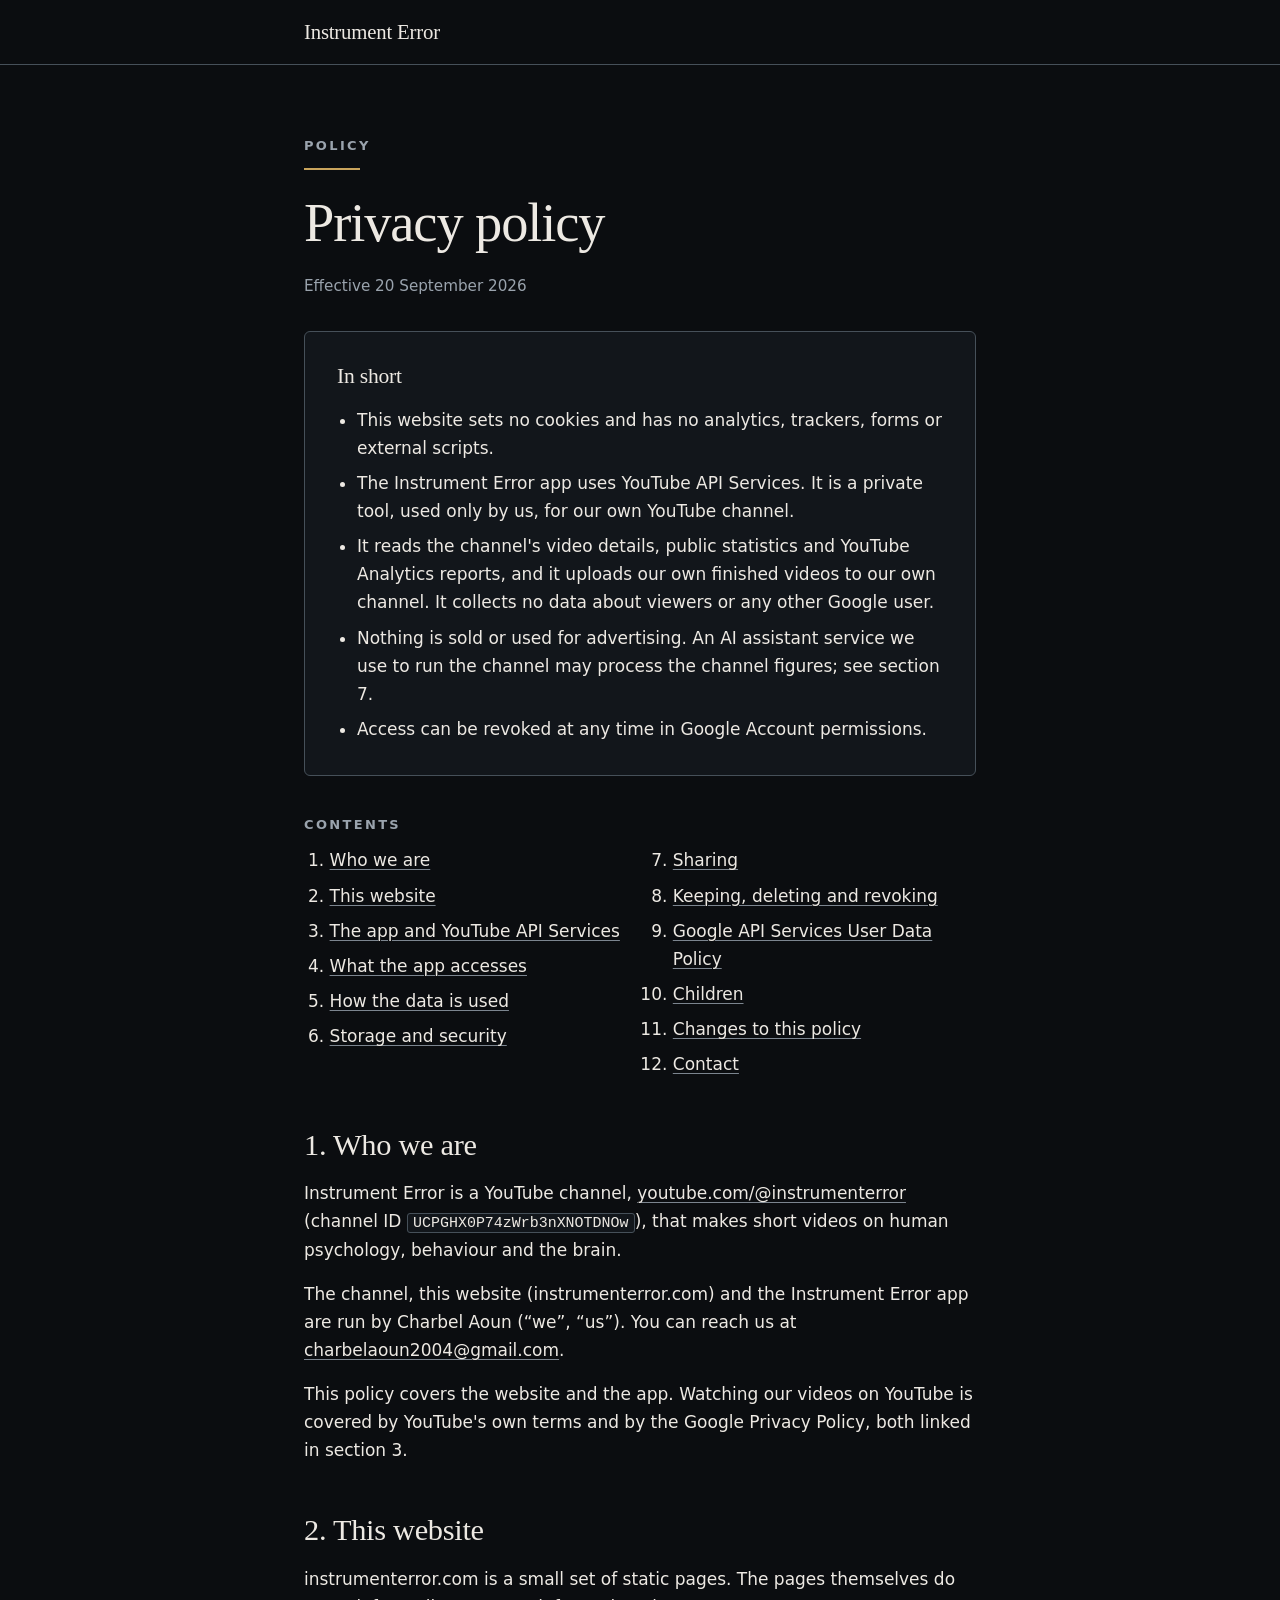
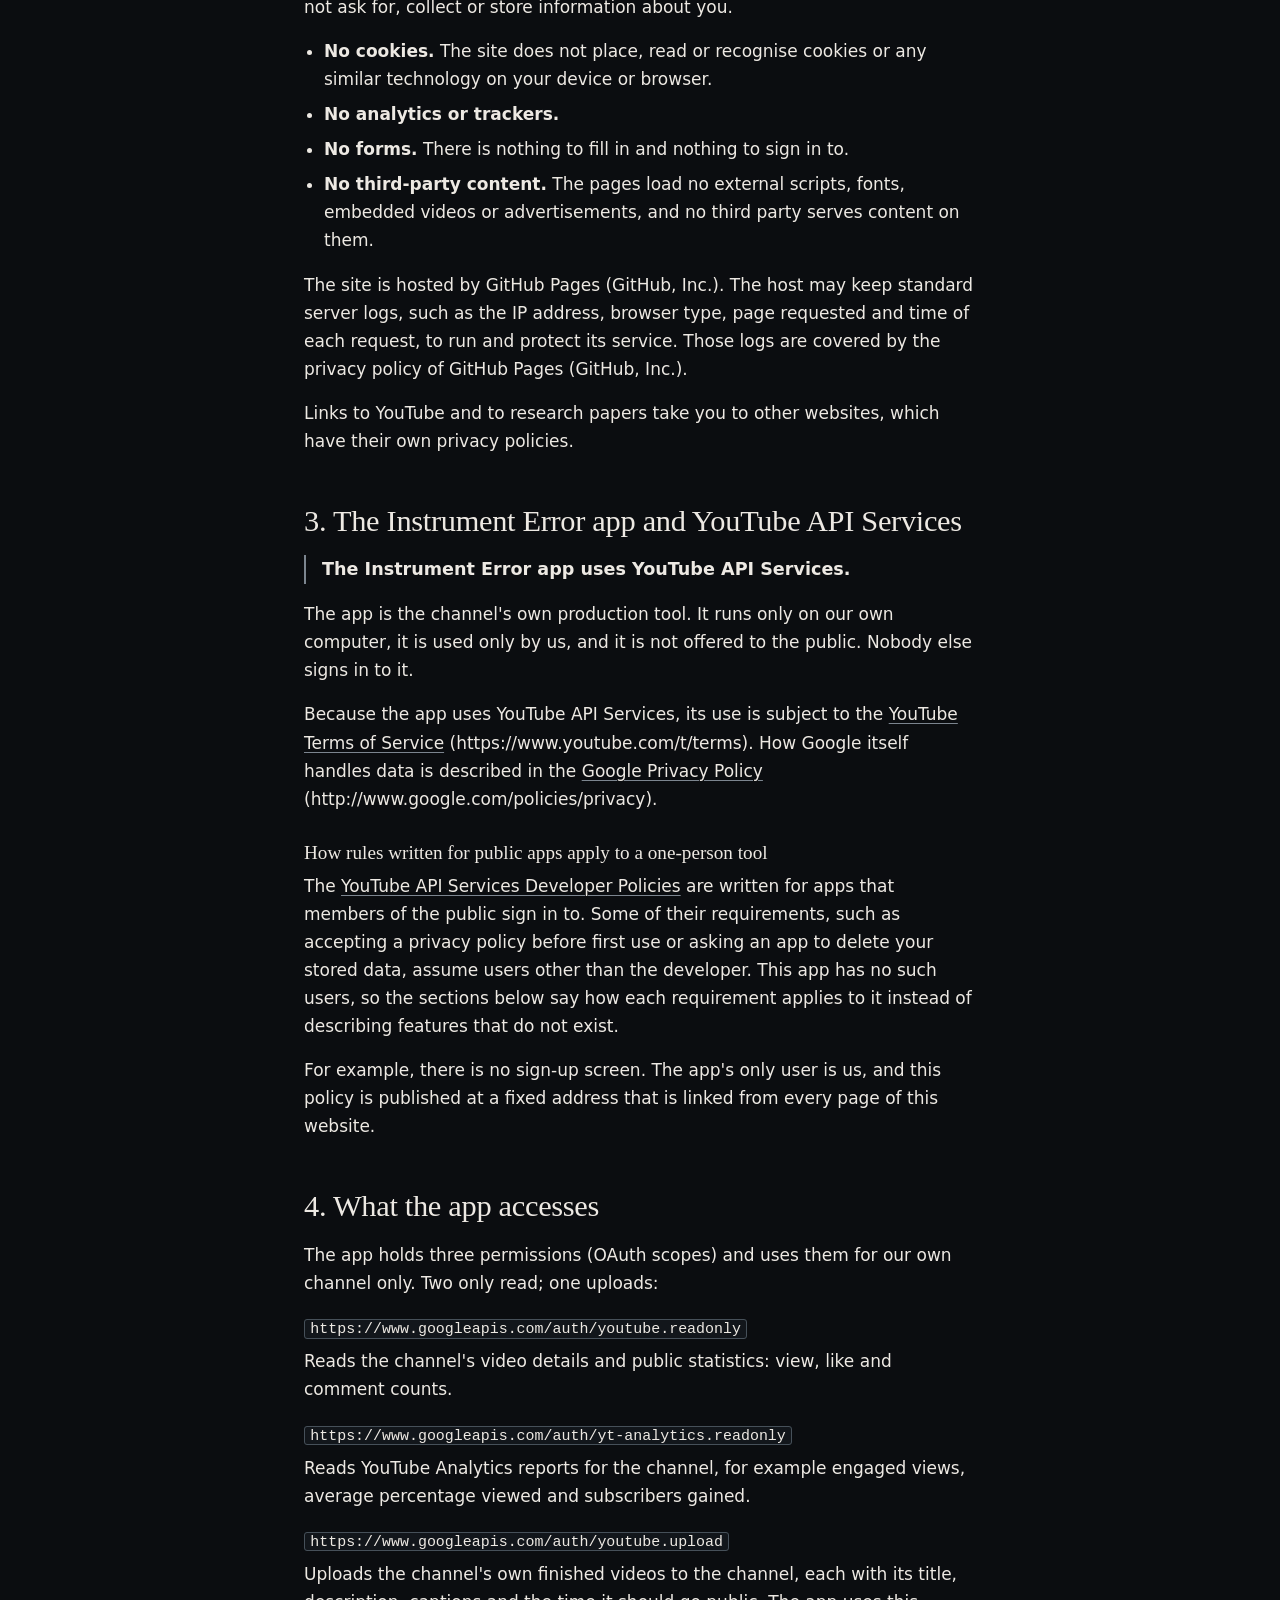
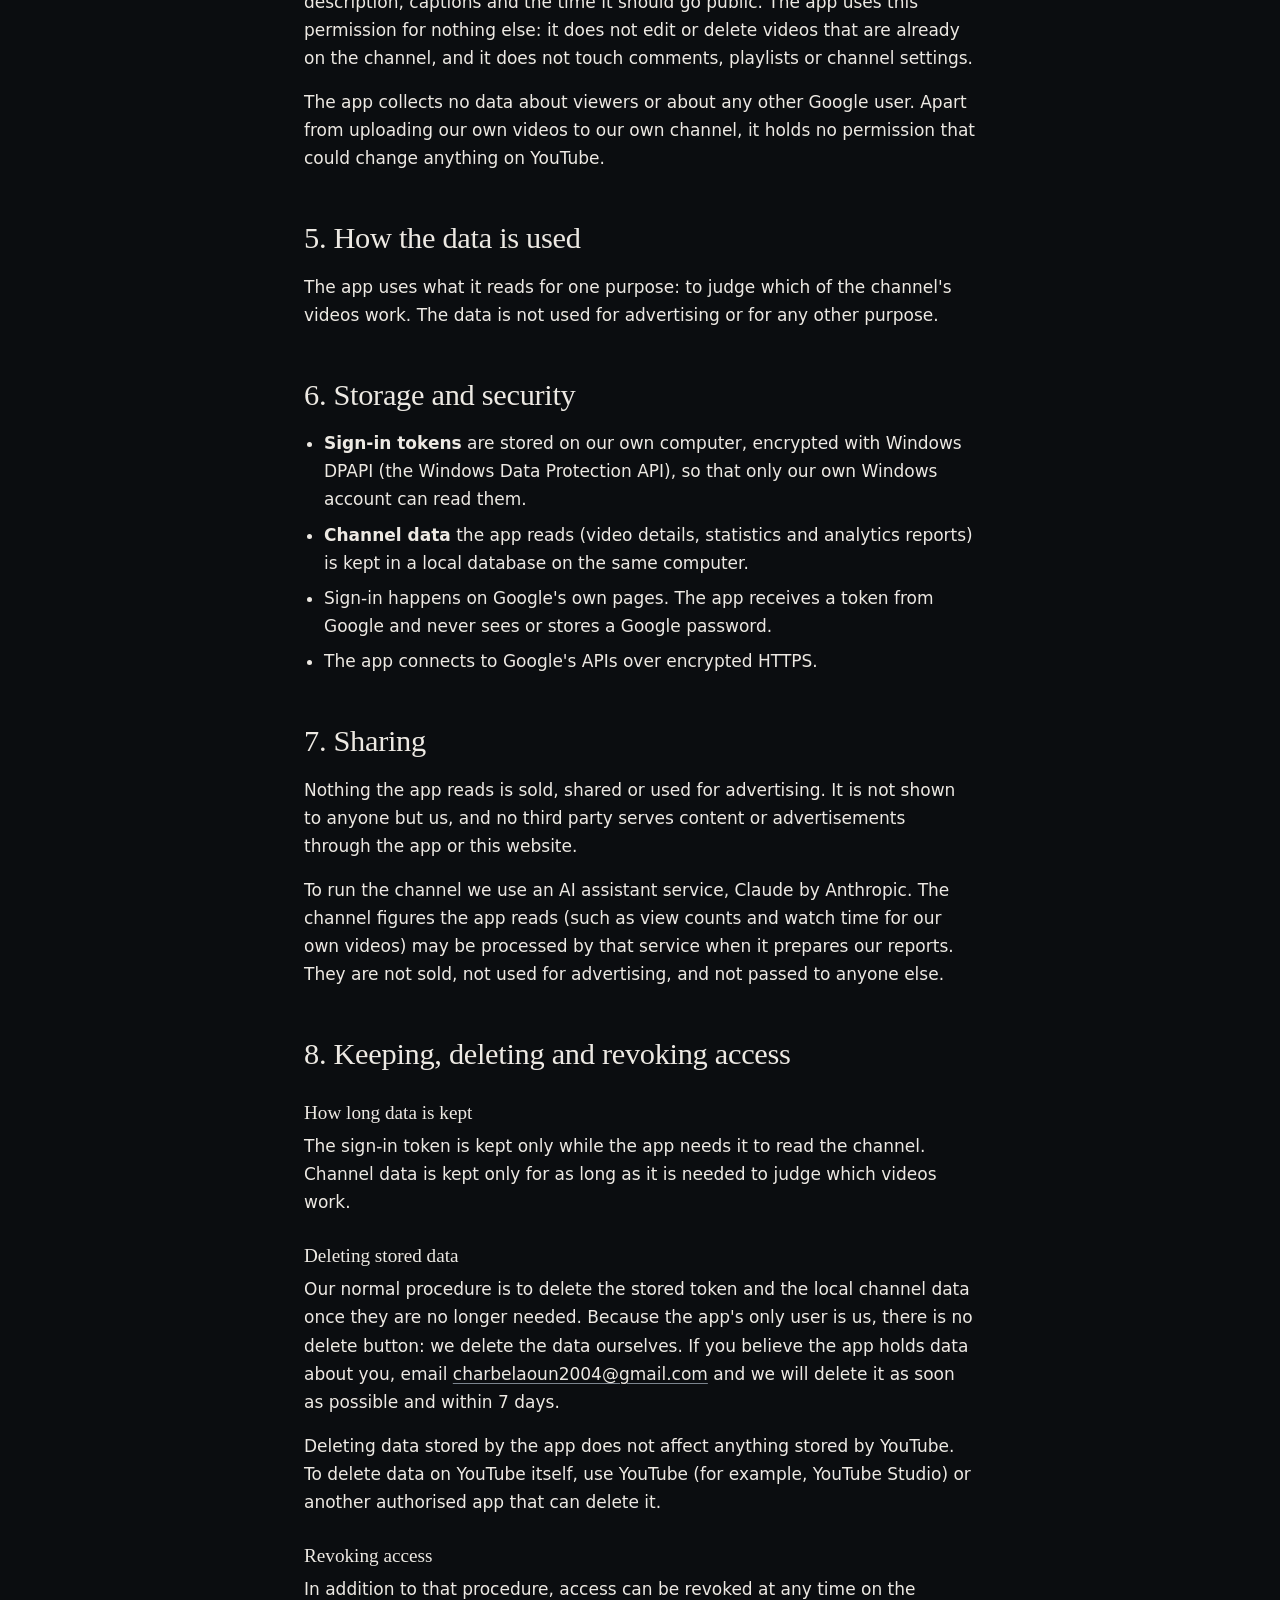
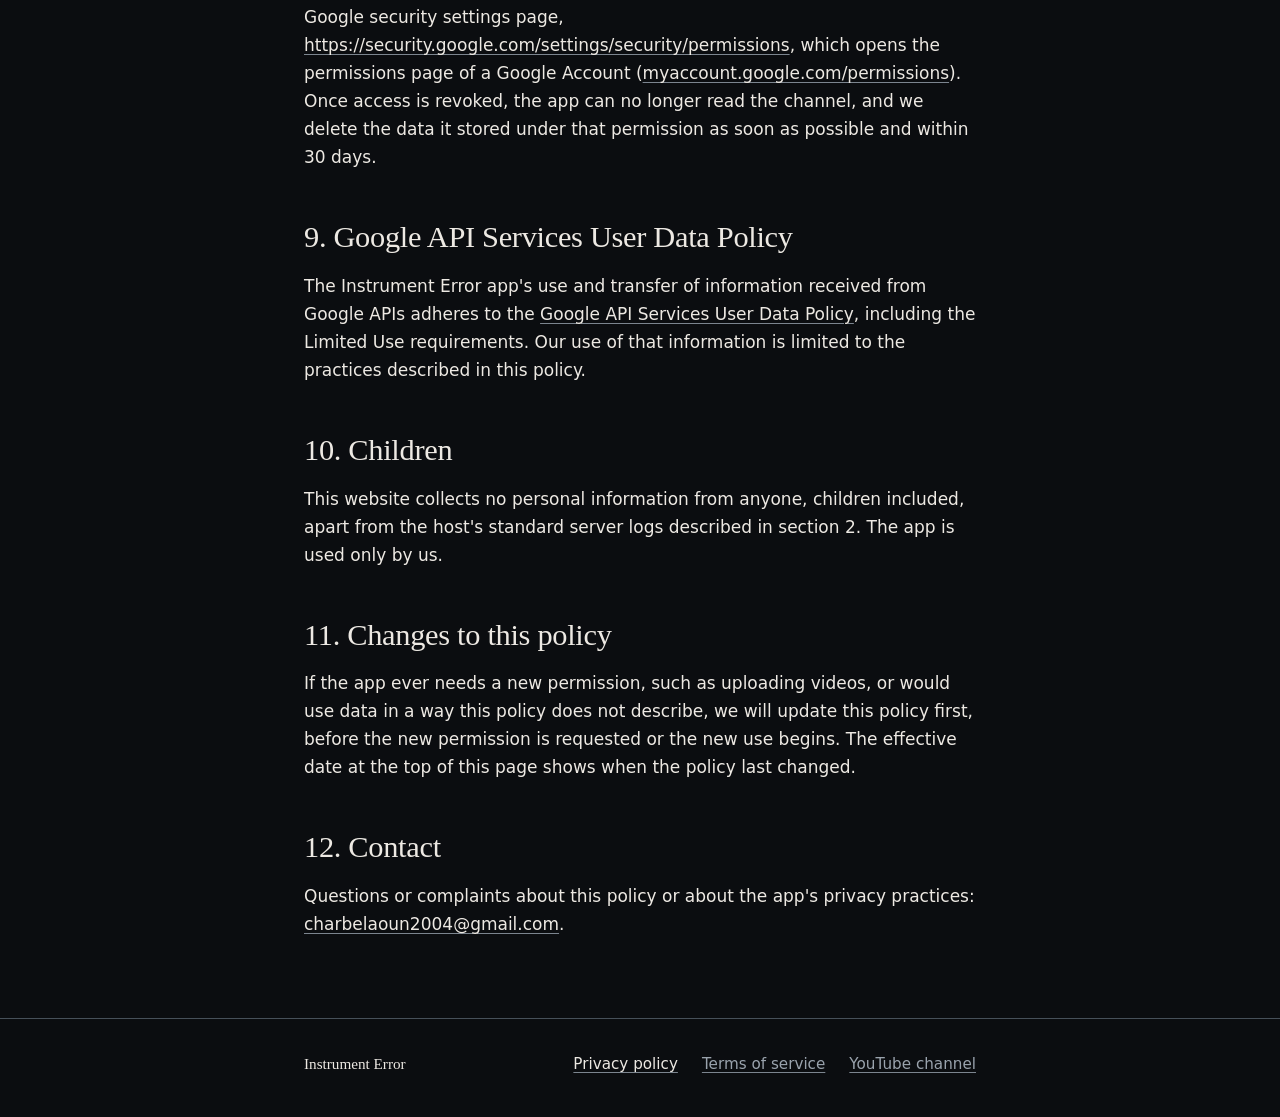
==== commit 9ffbf998: "Describe the upload permission before it is requested (not yet published) Co-Authored-By: Claude Fab" ====
--- a/privacy/index.html
+++ b/privacy/index.html
@@ -32,7 +32,7 @@
       <ul>
         <li>This website sets no cookies and has no analytics, trackers, forms or external scripts.</li>
         <li>The Instrument Error app uses YouTube API Services. It is a private tool, used only by us, for our own YouTube channel.</li>
-        <li>It reads the channel's video details, public statistics and YouTube Analytics reports. It collects no data about viewers or any other Google user.</li>
+        <li>It reads the channel's video details, public statistics and YouTube Analytics reports, and it uploads our own finished videos to our own channel. It collects no data about viewers or any other Google user.</li>
         <li>Nothing is sold or used for advertising. An AI assistant service we use to run the channel may process the channel figures; see section 7.</li>
         <li>Access can be revoked at any time in Google Account permissions.</li>
       </ul>
@@ -81,14 +81,16 @@
     <p>For example, there is no sign-up screen. The app's only user is us, and this policy is published at a fixed address that is linked from every page of this website.</p>
 
     <h2 id="access">4. What the app accesses</h2>
-    <p>The app holds two read-only permissions (OAuth scopes) and uses them for our own channel only:</p>
+    <p>The app holds three permissions (OAuth scopes) and uses them for our own channel only. Two only read; one uploads:</p>
     <dl class="scopes">
       <dt><code>https://www.googleapis.com/auth/youtube.readonly</code></dt>
       <dd>Reads the channel's video details and public statistics: view, like and comment counts.</dd>
       <dt><code>https://www.googleapis.com/auth/yt-analytics.readonly</code></dt>
       <dd>Reads YouTube Analytics reports for the channel, for example engaged views, average percentage viewed and subscribers gained.</dd>
+      <dt><code>https://www.googleapis.com/auth/youtube.upload</code></dt>
+      <dd>Uploads the channel's own finished videos to the channel, each with its title, description, captions and the time it should go public. The app uses this permission for nothing else: it does not edit or delete videos that are already on the channel, and it does not touch comments, playlists or channel settings.</dd>
     </dl>
-    <p>The app collects no data about viewers or about any other Google user. It does not hold the upload permission (<code>youtube.upload</code>) or any other permission that could change anything on YouTube.</p>
+    <p>The app collects no data about viewers or about any other Google user. Apart from uploading our own videos to our own channel, it holds no permission that could change anything on YouTube.</p>
 
     <h2 id="use">5. How the data is used</h2>
     <p>The app uses what it reads for one purpose: to judge which of the channel's videos work. The data is not used for advertising or for any other purpose.</p>
